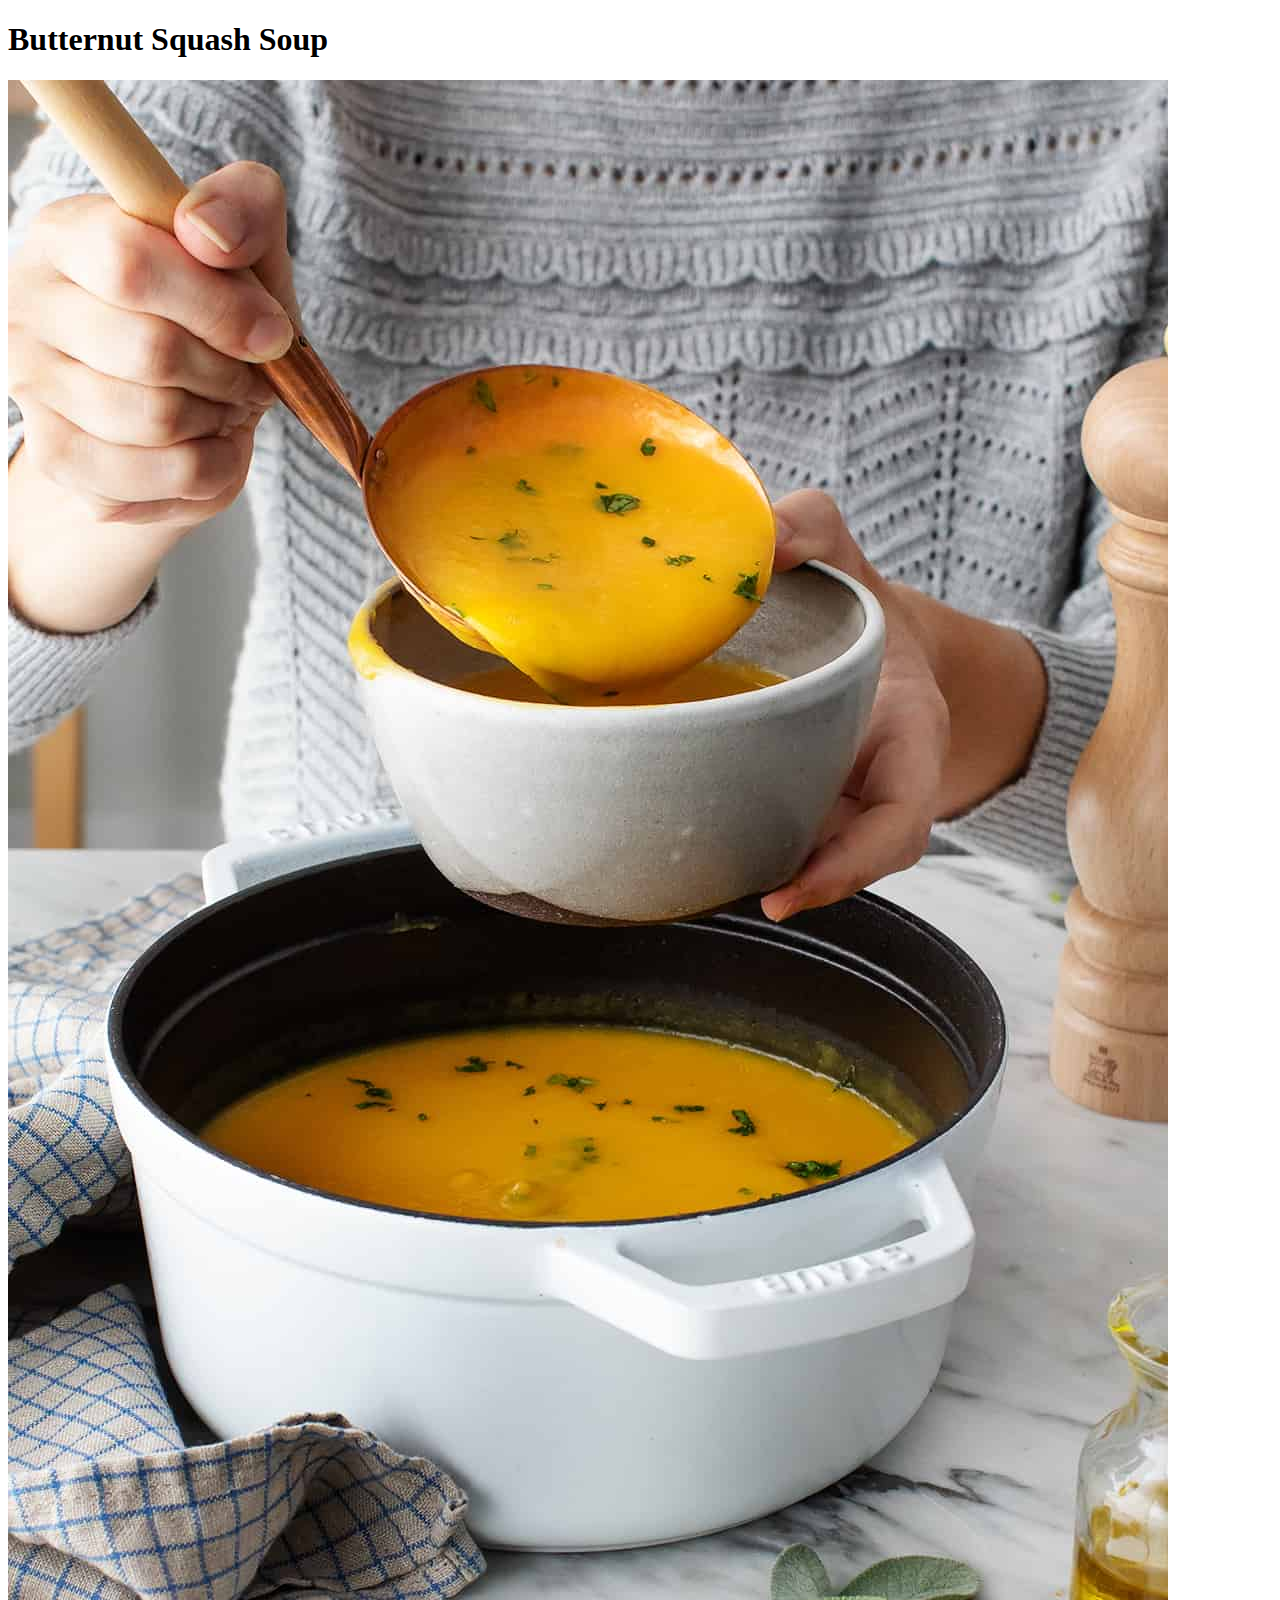
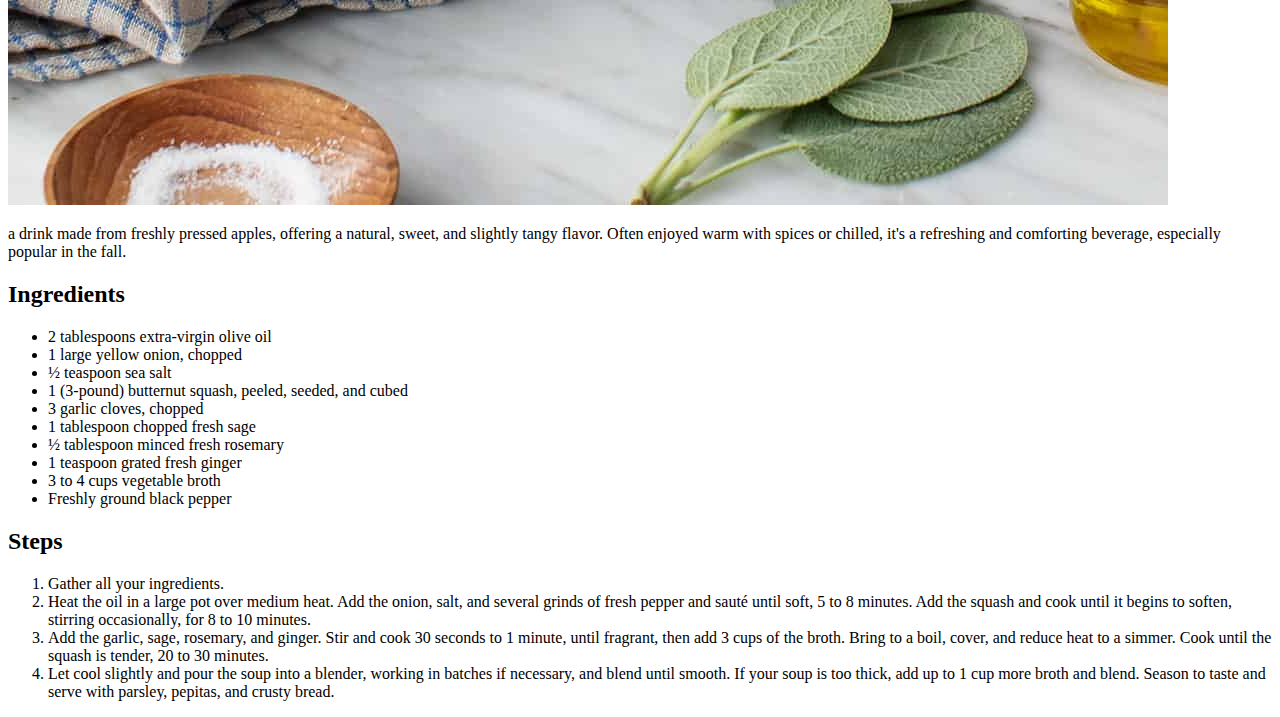
==== recipes/butternutsoup.html @ fc24b95f "all files added and filled out" ====
<!DOCTYPE html>
<html lang="en">
  <head>
    <meta charset="UTF-8" />
    <title>My First Webpage</title>
  </head>

  <body>
    <h1>Butternut Squash Soup</h1>
    <img src="butternutsoup.jpeg" alt="alternatetext" />
    <p>
      a drink made from freshly pressed apples, offering a natural, sweet, and
      slightly tangy flavor. Often enjoyed warm with spices or chilled, it's a
      refreshing and comforting beverage, especially popular in the fall.
    </p>
    <h2>Ingredients</h2>
    <ul>
      <li>2 tablespoons extra-virgin olive oil</li>
      <li>1 large yellow onion, chopped</li>
      <li>½ teaspoon sea salt</li>
      <li>1 (3-pound) butternut squash, peeled, seeded, and cubed</li>
      <li>3 garlic cloves, chopped</li>
      <li>1 tablespoon chopped fresh sage</li>
      <li>½ tablespoon minced fresh rosemary</li>
      <li>1 teaspoon grated fresh ginger</li>
      <li>3 to 4 cups vegetable broth</li>
      <li>Freshly ground black pepper</li>
    </ul>
    <h2>Steps</h2>
    <ol>
      <li>Gather all your ingredients.</li>
      <li>
        Heat the oil in a large pot over medium heat. Add the onion, salt, and
        several grinds of fresh pepper and sauté until soft, 5 to 8 minutes. Add
        the squash and cook until it begins to soften, stirring occasionally,
        for 8 to 10 minutes.
      </li>
      <li>
        Add the garlic, sage, rosemary, and ginger. Stir and cook 30 seconds to
        1 minute, until fragrant, then add 3 cups of the broth. Bring to a boil,
        cover, and reduce heat to a simmer. Cook until the squash is tender, 20
        to 30 minutes.
      </li>
      <li>
        Let cool slightly and pour the soup into a blender, working in batches
        if necessary, and blend until smooth. If your soup is too thick, add up
        to 1 cup more broth and blend. Season to taste and serve with parsley,
        pepitas, and crusty bread.
      </li>
    </ol>
  </body>
</html>
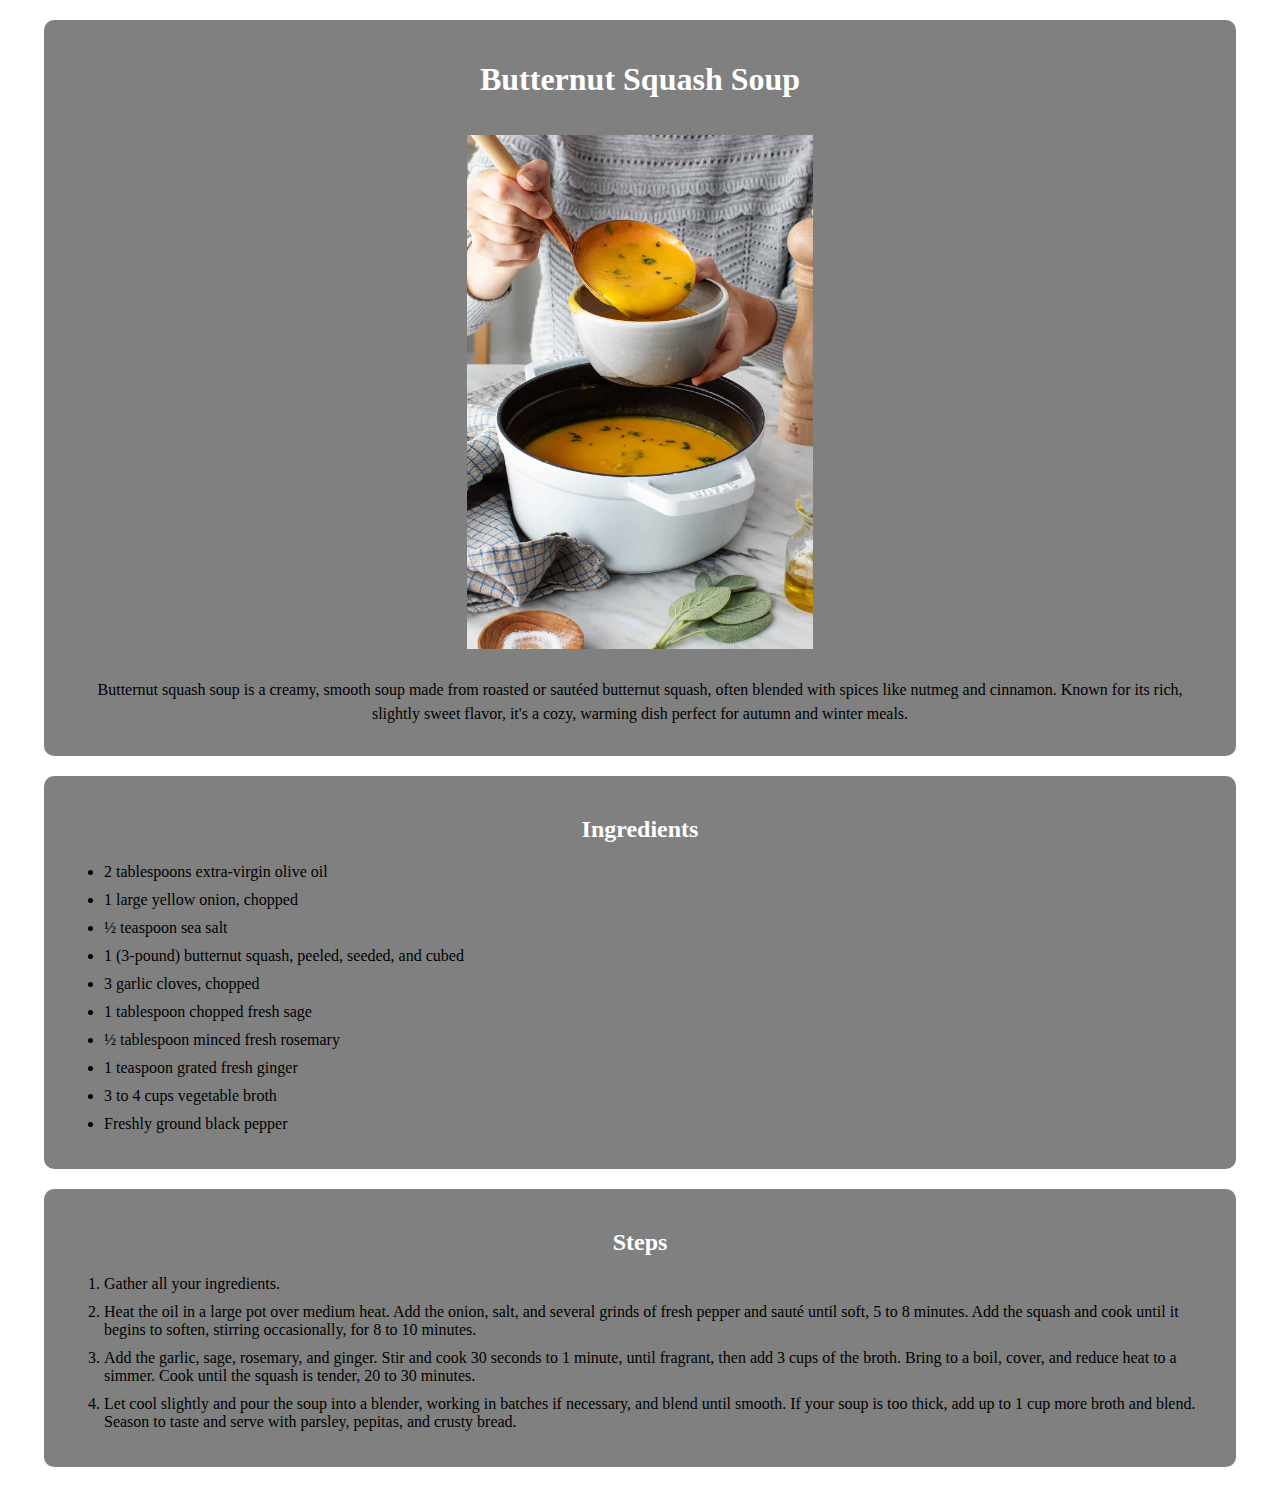
==== commit e1e1bb52: "finished css styling" ====
--- a/recipes/butternutsoup.html
+++ b/recipes/butternutsoup.html
@@ -2,51 +2,59 @@
 <html lang="en">
   <head>
     <meta charset="UTF-8" />
-    <title>My First Webpage</title>
+    <title>Butternut Squash Soup</title>
+    <link rel="stylesheet" href="recipe-styles.css" />
   </head>
 
   <body>
-    <h1>Butternut Squash Soup</h1>
-    <img src="butternutsoup.jpeg" alt="alternatetext" />
-    <p>
-      a drink made from freshly pressed apples, offering a natural, sweet, and
-      slightly tangy flavor. Often enjoyed warm with spices or chilled, it's a
-      refreshing and comforting beverage, especially popular in the fall.
-    </p>
-    <h2>Ingredients</h2>
-    <ul>
-      <li>2 tablespoons extra-virgin olive oil</li>
-      <li>1 large yellow onion, chopped</li>
-      <li>½ teaspoon sea salt</li>
-      <li>1 (3-pound) butternut squash, peeled, seeded, and cubed</li>
-      <li>3 garlic cloves, chopped</li>
-      <li>1 tablespoon chopped fresh sage</li>
-      <li>½ tablespoon minced fresh rosemary</li>
-      <li>1 teaspoon grated fresh ginger</li>
-      <li>3 to 4 cups vegetable broth</li>
-      <li>Freshly ground black pepper</li>
-    </ul>
-    <h2>Steps</h2>
-    <ol>
-      <li>Gather all your ingredients.</li>
-      <li>
-        Heat the oil in a large pot over medium heat. Add the onion, salt, and
-        several grinds of fresh pepper and sauté until soft, 5 to 8 minutes. Add
-        the squash and cook until it begins to soften, stirring occasionally,
-        for 8 to 10 minutes.
-      </li>
-      <li>
-        Add the garlic, sage, rosemary, and ginger. Stir and cook 30 seconds to
-        1 minute, until fragrant, then add 3 cups of the broth. Bring to a boil,
-        cover, and reduce heat to a simmer. Cook until the squash is tender, 20
-        to 30 minutes.
-      </li>
-      <li>
-        Let cool slightly and pour the soup into a blender, working in batches
-        if necessary, and blend until smooth. If your soup is too thick, add up
-        to 1 cup more broth and blend. Season to taste and serve with parsley,
-        pepitas, and crusty bread.
-      </li>
-    </ol>
+    <div class="introduction">
+      <h1>Butternut Squash Soup</h1>
+      <img src="butternutsoup.jpeg" alt="alternatetext" />
+      <p>
+        Butternut squash soup is a creamy, smooth soup made from roasted or
+        sautéed butternut squash, often blended with spices like nutmeg and
+        cinnamon. Known for its rich, slightly sweet flavor, it's a cozy,
+        warming dish perfect for autumn and winter meals.
+      </p>
+    </div>
+    <div class="ingredients">
+      <h2>Ingredients</h2>
+      <ul>
+        <li>2 tablespoons extra-virgin olive oil</li>
+        <li>1 large yellow onion, chopped</li>
+        <li>½ teaspoon sea salt</li>
+        <li>1 (3-pound) butternut squash, peeled, seeded, and cubed</li>
+        <li>3 garlic cloves, chopped</li>
+        <li>1 tablespoon chopped fresh sage</li>
+        <li>½ tablespoon minced fresh rosemary</li>
+        <li>1 teaspoon grated fresh ginger</li>
+        <li>3 to 4 cups vegetable broth</li>
+        <li>Freshly ground black pepper</li>
+      </ul>
+    </div>
+    <div class="steps">
+      <h2>Steps</h2>
+      <ol>
+        <li>Gather all your ingredients.</li>
+        <li>
+          Heat the oil in a large pot over medium heat. Add the onion, salt, and
+          several grinds of fresh pepper and sauté until soft, 5 to 8 minutes.
+          Add the squash and cook until it begins to soften, stirring
+          occasionally, for 8 to 10 minutes.
+        </li>
+        <li>
+          Add the garlic, sage, rosemary, and ginger. Stir and cook 30 seconds
+          to 1 minute, until fragrant, then add 3 cups of the broth. Bring to a
+          boil, cover, and reduce heat to a simmer. Cook until the squash is
+          tender, 20 to 30 minutes.
+        </li>
+        <li>
+          Let cool slightly and pour the soup into a blender, working in batches
+          if necessary, and blend until smooth. If your soup is too thick, add
+          up to 1 cup more broth and blend. Season to taste and serve with
+          parsley, pepitas, and crusty bread.
+        </li>
+      </ol>
+    </div>
   </body>
 </html>
--- a/recipes/recipe-styles.css
+++ b/recipes/recipe-styles.css
@@ -0,0 +1,65 @@
+body {
+  margin: 0;
+  padding: 0;
+  display: block; /* Default display setting */
+  text-align: center; /* Centers text-based content, if needed */
+}
+
+.introduction {
+  border-radius: 10px;
+  max-width: 90%; /* Limits width of the introduction box */
+  background-color: grey;
+  padding: 20px;
+  margin: 20px auto; /* Centers the container horizontally */
+  text-align: center; /* Centers text content inside */
+}
+
+.introduction h1 {
+  color: white;
+}
+
+.introduction img {
+  width: 80%; /* Adjusts image size for better fit */
+  height: auto; /* Maintains aspect ratio */
+  margin-top: 15px; /* Adds spacing above and below */
+  margin-bottom: 15px;
+  max-width: 30%;
+}
+
+.introduction p {
+  margin: 0;
+  padding: 10px;
+  line-height: 1.5; /* Improves readability */
+}
+
+.ingredients {
+  border-radius: 10px;
+  max-width: 90%; /* Limits width of the introduction box */
+  background-color: grey;
+  padding: 20px;
+  margin: 20px auto; /* Centers the container horizontally */
+  text-align: left; /* Centers text content inside */
+}
+
+.ingredients h2 {
+  text-align: center;
+  color: white;
+}
+
+.steps h2 {
+  text-align: center;
+  color: white;
+}
+
+li {
+  margin: 10px 0;
+}
+
+.steps {
+  border-radius: 10px;
+  max-width: 90%; /* Limits width of the introduction box */
+  background-color: grey;
+  padding: 20px;
+  margin: 20px auto; /* Centers the container horizontally */
+  text-align: left; /* Centers text content inside */
+}
